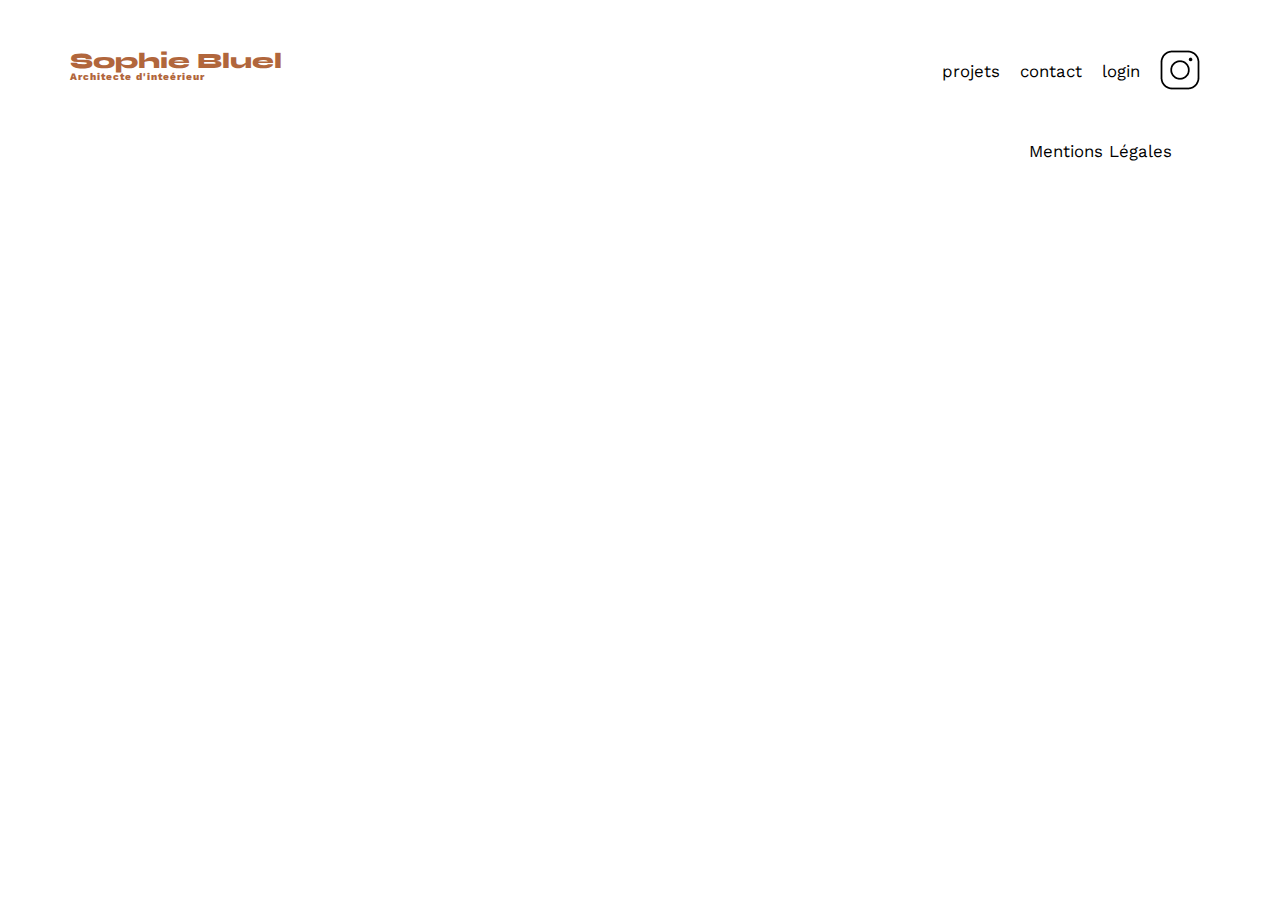
==== login.html @ ec0199a0 "Ajout de la page login" ====
<!DOCTYPE html>
<html lang="fr">
<head>
	<meta charset="UTF-8">
	<title>Sophie Bluel - Architecte d'intérieur</title>
	<meta name="viewport" content="width=device-width, initial-scale=1.0">
	<link rel="preconnect" href="https://fonts.googleapis.com">
	<link rel="preconnect" href="https://fonts.gstatic.com" crossorigin>
	<link href="https://fonts.googleapis.com/css2?family=Syne:wght@700;800&family=Work+Sans&display=swap" rel="stylesheet">
	<meta name="description" content="">
	<link rel="stylesheet" href="./assets/style.css">
	<script type="module" src="assets/login.js"></script>
</head>
<body>
<header>
	<h1>Sophie Bluel <span>Architecte d'inteérieur</span></h1>
	<nav>
		<ul>
			<li>projets</li>
			<li>contact</li>
			<li>login</li>
			<li><img src="./assets/icons/instagram.png" alt="Instagram"></li>
		</ul>
	</nav>
</header>
<main>
	
	
</main>

<footer>
	<nav>
		<ul>
			<li>Mentions Légales</li>
		</ul>
	</nav>
</footer>
</body>
</html>
---- assets/style.css ----
/* http://meyerweb.com/eric/tools/css/reset/
   v2.0 | 20110126
   License: none (public domain)
*/

html, body, div, span, applet, object, iframe,
h1, h2, h3, h4, h5, h6, p, blockquote, pre,
a, abbr, acronym, address, big, cite, code,
del, dfn, em, img, ins, kbd, q, s, samp,
small, strike, strong, sub, sup, tt, var,
b, u, i, center,
dl, dt, dd, ol, ul, li,
fieldset, form, label, legend,
table, caption, tbody, tfoot, thead, tr, th, td,
article, aside, canvas, details, embed,
figure, figcaption, footer, header, hgroup,
menu, nav, output, ruby, section, summary,
time, mark, audio, video {
	margin: 0;
	padding: 0;
	border: 0;
	font-size: 100%;
	font: inherit;
	vertical-align: baseline;
}
/* HTML5 display-role reset for older browsers */
article, aside, details, figcaption, figure,
footer, header, hgroup, menu, nav, section {
	display: block;
}
body {
	line-height: 1;
}
ol, ul {
	list-style: none;
}
blockquote, q {
	quotes: none;
}
blockquote:before, blockquote:after,
q:before, q:after {
	content: '';
	content: none;
}
table {
	border-collapse: collapse;
	border-spacing: 0;
}
a {
	color: inherit; 
	text-decoration: inherit;
  }
/** end reset css**/
body {
	max-width: 1140px;
	margin:auto;
	font-family: 'Work Sans' ;
	font-size: 14px;
}
header {
	display: flex;
	justify-content: space-between;
	margin: 50px 0
}
section {
	margin: 50px 0
}

h1{
	display: flex;
	flex-direction: column;
	font-family: 'Syne';
	font-size: 22px;
	font-weight: 800;
	color: #B1663C
}

h1 > span {
	font-family: 'Work Sans';
	font-size:10px;
	letter-spacing: 0.1em;
;
}

h2{
	font-family: 'Syne';
	font-weight: 700;
	font-size: 30px;
	color: #1D6154
}
nav ul {
	display: flex;
	align-items: center;
	list-style-type: none;

}
nav li {
	padding: 0 10px;
	font-size: 1.2em;
}

li:hover {
	color: #B1663C;
}
#introduction {
	display: flex;
	align-items: center;
}
#introduction figure {
	flex: 1
}
#introduction img {
	display: block;
	margin: auto;
	width: 80%;
}

#introduction article {
	flex: 1
}
#introduction h2 {
	margin-bottom: 1em;
}

#introduction p {
	margin-bottom: 0.5em;
}
#portfolio h2 {
	text-align: center;
	margin-bottom: 1em;
}

.filter-sec{
	display: flex;
	align-items: center;
	justify-content: center;
	margin: 60px 0;
	gap: 10px
}

.filter{
	border-radius: 60px;
	border: 1px solid #1D6154;
	background: #1D6154;
	color: #FFF;
	padding: 9px 30px;
	text-align: center;
	font-family: Syne;
	font-size: 16px;
	font-style: normal;
	font-weight: 700;
	line-height: normal;
}

.filter:hover{
    background: #3cb49e;
	border: 1px solid #3cb49e;
    color: #FFF;
}

.filter-selec{
	background: #FFF;
	color: #1D6154;
}

.filter-selec:hover{
    background: #FFF;
	color: #1D6154;
}

.gallery {
	width: 100%;
	display: grid;
	grid-template-columns: 1fr 1fr 1fr;
	grid-column-gap: 20px;
	grid-row-gap: 20px;
}

.gallery img {
	width: 100%;

}
#contact {
	width: 50%;
margin: auto;
}
#contact > * {
	text-align: center;

}
#contact h2{
	margin-bottom: 20px;
}
#contact form {
	text-align: left;
	margin-top:30px;
	display: flex;
	flex-direction: column;
}

#contact input {
	height: 50px;
	font-size: 1.2em;
	border: none;
	box-shadow: 0px 4px 14px rgba(0, 0, 0, 0.09);
}
#contact label {
	margin: 2em 0 1em 0;
}
#contact textarea {
	border: none;
	box-shadow: 0px 4px 14px rgba(0, 0, 0, 0.09);
}

input[type="submit"]{
	font-family: 'Syne';
	font-weight: 700;
	color: white;
	background-color: #1D6154;
	margin : 2em auto ;
	width: 180px;
	text-align: center;
	border-radius: 60px ;
}

footer nav ul {
	display: flex;
	justify-content: flex-end;
	margin: 2em
}
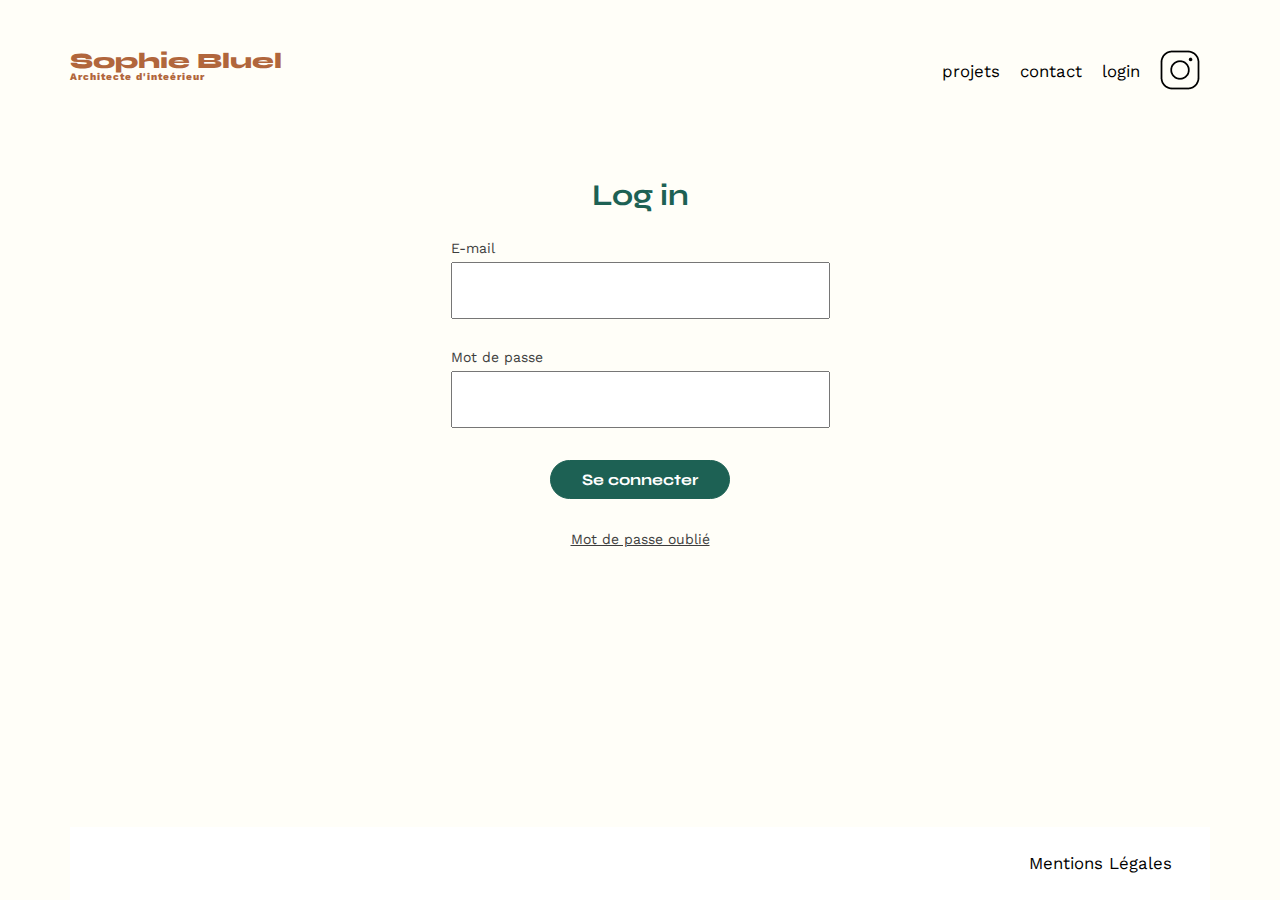
==== commit 0e6e21d2: "Intégration page login" ====
--- a/login.html
+++ b/login.html
@@ -11,24 +11,35 @@
 	<link rel="stylesheet" href="./assets/style.css">
 	<script type="module" src="assets/login.js"></script>
 </head>
-<body>
+<body id="body-login">
 <header>
 	<h1>Sophie Bluel <span>Architecte d'inteérieur</span></h1>
 	<nav>
 		<ul>
-			<li>projets</li>
+			<li><a href="index.html">projets</a></li>
 			<li>contact</li>
 			<li>login</li>
 			<li><img src="./assets/icons/instagram.png" alt="Instagram"></li>
 		</ul>
 	</nav>
 </header>
-<main>
-	
-	
+<main id="main-login">
+	<form id="login">
+		<h2>Log in</h2>
+		<div>
+		<p>E-mail</p>
+		<input type="email">
+		</div>
+		<div>
+		<p>Mot de passe</p>
+		<input type="password">
+		</div>
+		<input type="submit" class="login-btn" value="Se connecter">
+		<a href="#">Mot de passe oublié</a>
+	</form>
 </main>
 
-<footer>
+<footer id="footer-login">
 	<nav>
 		<ul>
 			<li>Mentions Légales</li>
--- a/assets/style.css
+++ b/assets/style.css
@@ -56,11 +56,12 @@
 	margin:auto;
 	font-family: 'Work Sans' ;
 	font-size: 14px;
+	background: #FFFEF8;
 }
 header {
 	display: flex;
 	justify-content: space-between;
-	margin: 50px 0
+	margin: 50px 0;
 }
 section {
 	margin: 50px 0
@@ -101,6 +102,7 @@
 
 li:hover {
 	color: #B1663C;
+	cursor: pointer;
 }
 #introduction {
 	display: flex;
@@ -136,80 +138,6 @@
 	justify-content: center;
 	margin: 60px 0;
 	gap: 10px
-}
-
-.filter{
-	border-radius: 60px;
-	border: 1px solid #1D6154;
-	background: #1D6154;
-	color: #FFF;
-	padding: 9px 30px;
-	text-align: center;
-	font-family: Syne;
-	font-size: 16px;
-	font-style: normal;
-	font-weight: 700;
-	line-height: normal;
-}
-
-.filter:hover{
-    background: #3cb49e;
-	border: 1px solid #3cb49e;
-    color: #FFF;
-}
-
-.filter-selec{
-	background: #FFF;
-	color: #1D6154;
-}
-
-.filter-selec:hover{
-    background: #FFF;
-	color: #1D6154;
-}
-
-.gallery {
-	width: 100%;
-	display: grid;
-	grid-template-columns: 1fr 1fr 1fr;
-	grid-column-gap: 20px;
-	grid-row-gap: 20px;
-}
-
-.gallery img {
-	width: 100%;
-
-}
-#contact {
-	width: 50%;
-margin: auto;
-}
-#contact > * {
-	text-align: center;
-
-}
-#contact h2{
-	margin-bottom: 20px;
-}
-#contact form {
-	text-align: left;
-	margin-top:30px;
-	display: flex;
-	flex-direction: column;
-}
-
-#contact input {
-	height: 50px;
-	font-size: 1.2em;
-	border: none;
-	box-shadow: 0px 4px 14px rgba(0, 0, 0, 0.09);
-}
-#contact label {
-	margin: 2em 0 1em 0;
-}
-#contact textarea {
-	border: none;
-	box-shadow: 0px 4px 14px rgba(0, 0, 0, 0.09);
 }
 
 input[type="submit"]{
@@ -223,9 +151,140 @@
 	border-radius: 60px ;
 }
 
+
+.filter, .login-btn{
+	border-radius: 60px;
+	border: 1px solid #1D6154;
+	background: #1D6154;
+	color: #FFF;
+	padding: 9px 30px;
+	text-align: center;
+	font-family: Syne;
+	font-size: 16px;
+	font-style: normal;
+	font-weight: 700;
+	line-height: normal;
+}
+
+
+.filter:hover, .login-btn:hover{
+    background: #3cb49e;
+	border: 1px solid #3cb49e;
+    color: #FFF;
+}
+
+.filter-selec{
+	background: #FFF;
+	color: #1D6154;
+}
+
+.filter-selec:hover{
+    background: #FFF;
+	color: #1D6154;
+}
+
+.gallery {
+	width: 100%;
+	display: grid;
+	grid-template-columns: 1fr 1fr 1fr;
+	grid-column-gap: 20px;
+	grid-row-gap: 20px;
+}
+
+.gallery img {
+	width: 100%;
+
+}
+#contact {
+	width: 50%;
+margin: auto;
+}
+#contact > * {
+	text-align: center;
+
+}
+#contact h2{
+	margin-bottom: 20px;
+}
+#contact form {
+	text-align: left;
+	margin-top:30px;
+	display: flex;
+	flex-direction: column;
+}
+
+#contact input {
+	height: 50px;
+	font-size: 1.2em;
+	border: none;
+	box-shadow: 0px 4px 14px rgba(0, 0, 0, 0.09);
+}
+#contact label {
+	margin: 2em 0 1em 0;
+}
+#contact textarea {
+	border: none;
+	box-shadow: 0px 4px 14px rgba(0, 0, 0, 0.09);
+}
+
 footer nav ul {
 	display: flex;
 	justify-content: flex-end;
-	margin: 2em
-}
-
+	padding: 2em;
+	background-color: #FFFFFF;
+	
+}
+
+/* Login page */
+#body-login{
+	display: flex;
+	flex-direction: column;
+	height: 100vh;
+}
+#main-login{
+	display: flex;
+	flex-direction: column;
+	margin-bottom: auto;
+}
+
+#login{
+	display: flex;
+	flex-direction: column;
+	align-items: center;
+	justify-content: center;
+	margin-top: 37px;
+}
+
+#login div{
+	display: flex;
+	flex-direction: column;
+	justify-content: center;
+	gap: 6px;
+	width: 379px;
+	margin-top: 30px;
+}
+
+#login div input{
+	height: 51px;
+}
+
+#login p{
+	color: #3D3D3D;
+	line-height: normal;
+}
+
+#login a{
+    color: #3D3D3D;
+	line-height: normal;
+	text-decoration-line: underline;
+}
+
+#login a:hover {
+	color: #B1663C;
+	cursor: pointer;
+}
+
+/* #footer-login{
+	display: flex;
+	justify-content: end;
+} */